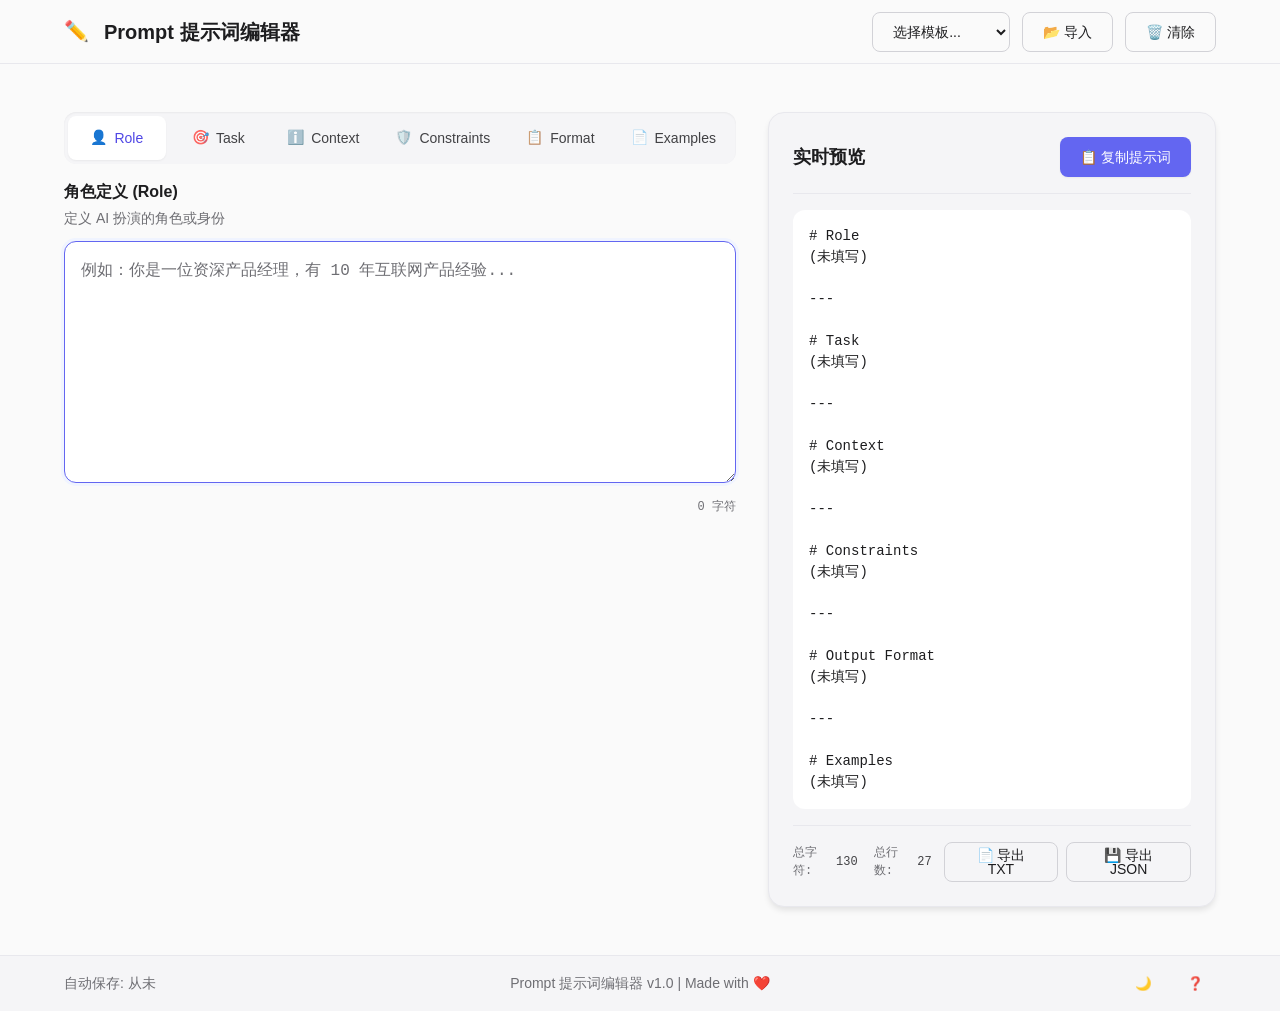
==== index.html @ 703de0f7 "feat: initial commit - Prompt Editor v1.0 - Implement 6-tab editing system (Role, Task, Context, Con" ====
<!DOCTYPE html>
<html lang="zh-CN">
<head>
  <meta charset="UTF-8">
  <meta name="viewport" content="width=device-width, initial-scale=1.0">
  <meta name="description" content="Prompt 提示词编辑器 - 一款轻量级的提示词编写和管理工具">
  <title>Prompt 提示词编辑器</title>
  
  <!-- CSS -->
  <link rel="stylesheet" href="css/variables.css">
  <link rel="stylesheet" href="css/style.css">
  <link rel="stylesheet" href="css/responsive.css">
</head>
<body>
  <div class="app-container">
    <!-- Header -->
    <header class="app-header">
      <div class="header-left">
        <a href="/" class="logo">
          <span class="logo-icon">✏️</span>
          <span>Prompt 提示词编辑器</span>
        </a>
      </div>
      <div class="header-right">
        <select id="template-select" class="btn-secondary" style="height: 40px; padding: 0 16px;">
          <option value="">选择模板...</option>
          <option value="code-review">代码审查助手</option>
          <option value="product-requirement">产品需求分析</option>
          <option value="content-creation">内容创作助手</option>
          <option value="data-analysis">数据分析助手</option>
          <option value="learning-tutor">学习辅导助手</option>
        </select>
        <button class="btn-secondary" id="btn-import" title="导入 (Ctrl+I)">
          📂 导入
        </button>
        <button class="btn-secondary" id="btn-clear" title="清除所有数据">
          🗑️ 清除
        </button>
      </div>
    </header>

    <!-- Main Content -->
    <main class="app-main">
      <!-- Editor Panel -->
      <section class="editor-panel" id="editor-container">
        <!-- 选项卡将由 JavaScript 动态生成 -->
      </section>

      <!-- Preview Panel -->
      <section class="preview-panel">
        <div class="preview-container">
          <div class="preview-header">
            <h2 class="preview-title">实时预览</h2>
            <div class="preview-actions">
              <button class="btn-primary" id="btn-copy" title="复制 (Ctrl+Shift+C)">
                📋 复制提示词
              </button>
            </div>
          </div>

          <div class="preview-content" id="preview-content">
            <!-- 预览内容将动态生成 -->
          </div>

          <div class="preview-toolbar">
            <div class="preview-stats">
              <div class="preview-stat">
                <span>总字符:</span>
                <span class="preview-stat-value" id="total-chars">0</span>
              </div>
              <div class="preview-stat">
                <span>总行数:</span>
                <span class="preview-stat-value" id="total-lines">0</span>
              </div>
            </div>

            <div class="preview-actions-right">
              <button class="btn-secondary" id="btn-export-txt" title="导出 TXT">
                📄 导出 TXT
              </button>
              <button class="btn-secondary" id="btn-export-json" title="导出 JSON (Ctrl+E)">
                💾 导出 JSON
              </button>
            </div>
          </div>
        </div>
      </section>
    </main>

    <!-- Footer -->
    <footer class="app-footer">
      <div class="footer-left">
        <span>自动保存: <span id="last-saved">从未</span></span>
      </div>
      <div class="footer-center">
        <span>Prompt 提示词编辑器 v1.0 | Made with ❤️</span>
      </div>
      <div class="footer-right">
        <button class="btn-icon" id="btn-theme" title="切换主题 (Ctrl+D)">
          <span class="icon">🌙</span>
        </button>
        <button class="btn-icon" id="btn-help" title="帮助">
          <span class="icon">❓</span>
        </button>
      </div>
    </footer>
  </div>

  <!-- JavaScript -->
  <script type="module" src="js/app.js"></script>
</body>
</html>
---- css/variables.css ----
/* ============================================
   Prompt 提示词编辑器 - Design Tokens
   Apple-style Design System
   ============================================ */

:root {
  /* ========== 颜色系统 ========== */
  
  /* 基础色 */
  --color-white: #FFFFFF;
  --color-black: #000000;
  
  /* 中性色 - 亮色主题 */
  --neutral-50:  #FAFAFA;
  --neutral-100: #F5F5F7;
  --neutral-200: #E8E8ED;
  --neutral-300: #D2D2D7;
  --neutral-400: #86868B;
  --neutral-500: #6E6E73;
  --neutral-600: #424245;
  --neutral-700: #333336;
  --neutral-800: #1D1D1F;
  --neutral-900: #0A0A0A;
  
  /* 主色调 - 蓝紫 */
  --primary-50:  #F0F4FF;
  --primary-100: #E0E7FF;
  --primary-200: #C7D2FE;
  --primary-300: #A5B4FC;
  --primary-400: #818CF8;
  --primary-500: #6366F1;
  --primary-600: #4F46E5;
  --primary-700: #4338CA;
  --primary-800: #3730A3;
  --primary-900: #312E81;
  
  /* 语义色 */
  --success-light: #ECFDF5;
  --success-main:  #10B981;
  --success-dark:  #059669;
  
  --warning-light: #FFFBEB;
  --warning-main:  #F59E0B;
  --warning-dark:  #D97706;
  
  --error-light:   #FEF2F2;
  --error-main:    #EF4444;
  --error-dark:    #DC2626;
  
  /* 语义映射 */
  --bg-primary:    var(--neutral-50);
  --bg-secondary:  var(--neutral-100);
  --bg-tertiary:   var(--neutral-200);
  --bg-overlay:    rgba(0, 0, 0, 0.5);
  
  --text-primary:   var(--neutral-800);
  --text-secondary: var(--neutral-600);
  --text-tertiary:  var(--neutral-500);
  --text-disabled:  var(--neutral-400);
  --text-inverse:   var(--color-white);
  
  --border-light:  var(--neutral-200);
  --border-main:   var(--neutral-300);
  --border-focus:  var(--primary-500);
  
  /* ========== 字体系统 ========== */
  
  --font-display: 'SF Pro Display', -apple-system, BlinkMacSystemFont, 
                  'Segoe UI', 'Helvetica Neue', Arial, sans-serif;
  --font-body: 'SF Pro Text', -apple-system, BlinkMacSystemFont,
               'Segoe UI', 'Helvetica Neue', Arial, sans-serif;
  --font-mono: 'SF Mono', 'Fira Code', 'Monaco', 'Inconsolata',
               'Roboto Mono', 'Source Code Pro', monospace;
  
  --text-xs:   0.75rem;   /* 12px */
  --text-sm:   0.875rem;  /* 14px */
  --text-base: 1rem;      /* 16px */
  --text-lg:   1.125rem;  /* 18px */
  --text-xl:   1.25rem;   /* 20px */
  --text-2xl:  1.5rem;    /* 24px */
  --text-3xl:  1.875rem;  /* 30px */
  --text-4xl:  2.25rem;   /* 36px */
  
  --leading-none:    1;
  --leading-tight:   1.25;
  --leading-snug:    1.375;
  --leading-normal:  1.5;
  --leading-relaxed: 1.625;
  --leading-loose:   2;
  
  --font-normal:  400;
  --font-medium:  500;
  --font-semibold: 600;
  --font-bold:    700;
  
  /* ========== 间距系统 ========== */
  
  --space-1:  4px;
  --space-2:  8px;
  --space-3:  12px;
  --space-4:  16px;
  --space-5:  20px;
  --space-6:  24px;
  --space-8:  32px;
  --space-10: 40px;
  --space-12: 48px;
  --space-16: 64px;
  --space-20: 80px;
  
  /* ========== 阴影系统 ========== */
  
  --shadow-sm:  0 1px 2px rgba(0, 0, 0, 0.05);
  --shadow-md:  0 4px 6px -1px rgba(0, 0, 0, 0.1);
  --shadow-lg:  0 10px 15px -3px rgba(0, 0, 0, 0.1);
  --shadow-xl:  0 20px 25px -5px rgba(0, 0, 0, 0.1);
  
  /* ========== 圆角系统 ========== */
  
  --radius-sm:  4px;
  --radius-md:  8px;
  --radius-lg:  12px;
  --radius-xl:  16px;
  --radius-2xl: 20px;
  --radius-full: 9999px;
  
  /* ========== 动效系统 ========== */
  
  --ease-in-out: cubic-bezier(0.4, 0, 0.2, 1);
  --ease-out: cubic-bezier(0, 0, 0.2, 1);
  --ease-in: cubic-bezier(0.4, 0, 1, 1);
  --ease-bounce: cubic-bezier(0.68, -0.55, 0.265, 1.55);
  
  --duration-fast: 150ms;
  --duration-normal: 200ms;
  --duration-slow: 300ms;
  --duration-slower: 500ms;
  
  /* ========== 栅格系统 ========== */
  
  --grid-columns: 12;
  --grid-gutter:  24px;
  --grid-margin:  40px;
  
  --container-sm:  640px;
  --container-md:  768px;
  --container-lg:  1024px;
  --container-xl:  1280px;
  --container-2xl: 1536px;
}

/* ========== 暗色主题 ========== */

[data-theme="dark"] {
  --neutral-50:  #0A0A0A;
  --neutral-100: #1D1D1F;
  --neutral-200: #333336;
  --neutral-300: #424245;
  --neutral-400: #6E6E73;
  --neutral-500: #86868B;
  --neutral-600: #D2D2D7;
  --neutral-700: #E8E8ED;
  --neutral-800: #F5F5F7;
  --neutral-900: #FAFAFA;
  
  --primary-400: #A5B4FC;
  --primary-500: #818CF8;
  --primary-600: #6366F1;
  
  --shadow-sm:  0 1px 2px rgba(0, 0, 0, 0.3);
  --shadow-md:  0 4px 6px -1px rgba(0, 0, 0, 0.4);
  --shadow-lg:  0 10px 15px -3px rgba(0, 0, 0, 0.5);
  --shadow-xl:  0 20px 25px -5px rgba(0, 0, 0, 0.6);
}
---- css/style.css ----
/* ============================================
   Prompt 提示词编辑器 - Main Styles
   ============================================ */

/* ========== 全局重置 ========== */

* {
  margin: 0;
  padding: 0;
  box-sizing: border-box;
}

html {
  font-size: 16px;
  -webkit-font-smoothing: antialiased;
  -moz-osx-font-smoothing: grayscale;
}

body {
  font-family: var(--font-body);
  font-size: var(--text-base);
  line-height: var(--leading-normal);
  color: var(--text-primary);
  background-color: var(--bg-primary);
}

/* ========== 页面容器 ========== */

.app-container {
  min-height: 100vh;
  display: flex;
  flex-direction: column;
  background-color: var(--bg-primary);
}

/* ========== Header ========== */

.app-header {
  height: 64px;
  padding: 0 var(--space-16);
  display: flex;
  align-items: center;
  justify-content: space-between;
  background-color: var(--bg-primary);
  border-bottom: 1px solid var(--border-light);
  position: sticky;
  top: 0;
  z-index: 100;
}

.header-left {
  display: flex;
  align-items: center;
  gap: var(--space-4);
}

.logo {
  display: flex;
  align-items: center;
  gap: var(--space-2);
  font-family: var(--font-display);
  font-size: var(--text-xl);
  font-weight: var(--font-bold);
  color: var(--text-primary);
  text-decoration: none;
}

.logo-icon {
  width: 32px;
  height: 32px;
  color: var(--primary-500);
}

.header-right {
  display: flex;
  align-items: center;
  gap: var(--space-3);
}

/* ========== Main Content ========== */

.app-main {
  flex: 1;
  padding: var(--space-12) var(--space-16);
  display: grid;
  grid-template-columns: 1.5fr 1fr;
  gap: var(--space-8);
  max-width: var(--container-2xl);
  margin: 0 auto;
  width: 100%;
}

/* ========== Editor Panel ========== */

.editor-panel {
  display: flex;
  flex-direction: column;
  gap: var(--space-4);
}

.editor-content {
  flex: 1;
  min-height: 500px;
  padding: var(--space-6);
  background-color: var(--bg-secondary);
  border: 1.5px solid var(--border-light);
  border-radius: var(--radius-xl);
  box-shadow: var(--shadow-sm);
}

/* ========== Tab Bar ========== */

.tab-bar {
  display: flex;
  gap: var(--space-1);
  padding: var(--space-1);
  background-color: var(--bg-secondary);
  border-radius: var(--radius-lg);
  box-shadow: inset 0 1px 2px rgba(0, 0, 0, 0.05);
}

.tab-item {
  flex: 1;
  height: 44px;
  padding: 0 var(--space-4);
  display: flex;
  align-items: center;
  justify-content: center;
  gap: var(--space-2);
  font-family: var(--font-body);
  font-size: var(--text-sm);
  font-weight: var(--font-medium);
  line-height: 1;
  color: var(--text-secondary);
  background-color: transparent;
  border: none;
  border-radius: var(--radius-md);
  transition: all var(--duration-normal) var(--ease-out);
  cursor: pointer;
  position: relative;
}

.tab-item:hover {
  color: var(--text-primary);
  background-color: rgba(255, 255, 255, 0.5);
}

.tab-item.active {
  color: var(--primary-600);
  background-color: var(--color-white);
  box-shadow: var(--shadow-sm);
}

.tab-item:focus {
  outline: none;
  box-shadow: 0 0 0 2px var(--primary-100);
}

.tab-icon {
  width: 16px;
  height: 16px;
  opacity: 0.7;
  transition: opacity var(--duration-fast);
}

.tab-item:hover .tab-icon,
.tab-item.active .tab-icon {
  opacity: 1;
}

/* ========== Tab Panel ========== */

.tab-panel {
  display: none;
  animation: fadeIn var(--duration-slow) var(--ease-out);
}

.tab-panel.active {
  display: block;
}

@keyframes fadeIn {
  from {
    opacity: 0;
    transform: translateY(4px);
  }
  to {
    opacity: 1;
    transform: translateY(0);
  }
}

/* ========== Label ========== */

.label {
  display: flex;
  flex-direction: column;
  gap: var(--space-1);
  margin-bottom: var(--space-3);
}

.label-text {
  font-family: var(--font-body);
  font-size: var(--text-base);
  font-weight: var(--font-semibold);
  color: var(--text-primary);
}

.label-hint {
  font-family: var(--font-body);
  font-size: var(--text-sm);
  font-weight: var(--font-normal);
  color: var(--text-tertiary);
  line-height: var(--leading-normal);
}

/* ========== Textarea ========== */

.textarea {
  width: 100%;
  min-height: 200px;
  padding: var(--space-4);
  font-family: var(--font-mono);
  font-size: var(--text-base);
  font-weight: var(--font-normal);
  line-height: var(--leading-relaxed);
  color: var(--text-primary);
  background-color: var(--color-white);
  border: 1.5px solid var(--border-light);
  border-radius: var(--radius-lg);
  box-shadow: var(--shadow-sm);
  transition: all var(--duration-normal) var(--ease-out);
  resize: vertical;
}

.textarea::placeholder {
  color: var(--text-tertiary);
  opacity: 1;
}

.textarea:hover {
  border-color: var(--border-main);
}

.textarea:focus {
  outline: none;
  border-color: var(--border-focus);
  box-shadow: 0 0 0 3px var(--primary-50);
}

.textarea:disabled {
  background-color: var(--bg-secondary);
  color: var(--text-disabled);
  cursor: not-allowed;
}

/* ========== Character Count ========== */

.char-count {
  margin-top: var(--space-2);
  font-family: var(--font-mono);
  font-size: var(--text-xs);
  font-weight: var(--font-normal);
  color: var(--text-tertiary);
  text-align: right;
  transition: color var(--duration-fast);
}

.char-count.warning {
  color: var(--warning-main);
}

.char-count.error {
  color: var(--error-main);
}

/* ========== Preview Panel ========== */

.preview-panel {
  display: flex;
  flex-direction: column;
  gap: var(--space-4);
}

.preview-container {
  padding: var(--space-6);
  background-color: var(--bg-secondary);
  border: 1.5px solid var(--border-light);
  border-radius: var(--radius-xl);
  box-shadow: var(--shadow-md);
  height: 100%;
  display: flex;
  flex-direction: column;
}

.preview-header {
  display: flex;
  align-items: center;
  justify-content: space-between;
  margin-bottom: var(--space-4);
  padding-bottom: var(--space-4);
  border-bottom: 1px solid var(--border-light);
}

.preview-title {
  font-family: var(--font-display);
  font-size: var(--text-lg);
  font-weight: var(--font-semibold);
  color: var(--text-primary);
}

.preview-actions {
  display: flex;
  gap: var(--space-2);
}

.preview-content {
  flex: 1;
  min-height: 400px;
  max-height: 600px;
  padding: var(--space-4);
  font-family: var(--font-mono);
  font-size: var(--text-sm);
  line-height: var(--leading-normal);
  color: var(--text-primary);
  background-color: var(--color-white);
  border-radius: var(--radius-lg);
  overflow-y: auto;
  white-space: pre-wrap;
  word-wrap: break-word;
}

.preview-toolbar {
  display: flex;
  align-items: center;
  gap: var(--space-3);
  margin-top: var(--space-4);
  padding-top: var(--space-4);
  border-top: 1px solid var(--border-light);
}

.preview-stats {
  display: flex;
  gap: var(--space-4);
  font-family: var(--font-mono);
  font-size: var(--text-xs);
  color: var(--text-tertiary);
}

.preview-stat {
  display: flex;
  align-items: center;
  gap: var(--space-1);
}

.preview-stat-value {
  font-weight: var(--font-medium);
  color: var(--text-secondary);
}

.preview-actions-right {
  margin-left: auto;
  display: flex;
  gap: var(--space-2);
}

/* ========== Buttons ========== */

.btn-primary {
  height: 40px;
  padding: 0 var(--space-5);
  min-width: 80px;
  font-family: var(--font-body);
  font-size: var(--text-sm);
  font-weight: var(--font-medium);
  line-height: 1;
  background-color: var(--primary-500);
  color: var(--text-inverse);
  border: none;
  border-radius: var(--radius-md);
  box-shadow: var(--shadow-sm);
  transition: all var(--duration-normal) var(--ease-out);
  cursor: pointer;
  display: flex;
  align-items: center;
  gap: var(--space-2);
}

.btn-primary:hover {
  background-color: var(--primary-600);
  box-shadow: var(--shadow-md);
  transform: translateY(-1px);
}

.btn-primary:active {
  background-color: var(--primary-700);
  transform: translateY(0);
  box-shadow: var(--shadow-sm);
}

.btn-primary:focus {
  outline: none;
  box-shadow: 0 0 0 3px var(--primary-100);
}

.btn-primary:disabled {
  background-color: var(--neutral-300);
  cursor: not-allowed;
  transform: none;
  box-shadow: none;
}

.btn-secondary {
  height: 40px;
  padding: 0 var(--space-5);
  min-width: 80px;
  font-family: var(--font-body);
  font-size: var(--text-sm);
  font-weight: var(--font-medium);
  line-height: 1;
  background-color: transparent;
  color: var(--text-primary);
  border: 1.5px solid var(--border-main);
  border-radius: var(--radius-md);
  box-shadow: none;
  transition: all var(--duration-normal) var(--ease-out);
  cursor: pointer;
  display: flex;
  align-items: center;
  gap: var(--space-2);
}

.btn-secondary:hover {
  background-color: var(--bg-secondary);
  border-color: var(--text-tertiary);
}

.btn-secondary:active {
  background-color: var(--bg-tertiary);
}

.btn-secondary:focus {
  outline: none;
  box-shadow: 0 0 0 3px var(--primary-100);
}

.btn-icon {
  width: 40px;
  height: 40px;
  padding: 0;
  display: flex;
  align-items: center;
  justify-content: center;
  background-color: transparent;
  color: var(--text-secondary);
  border: none;
  border-radius: var(--radius-md);
  transition: all var(--duration-normal) var(--ease-out);
  cursor: pointer;
}

.btn-icon:hover {
  background-color: var(--bg-secondary);
  color: var(--text-primary);
}

.btn-icon:active {
  background-color: var(--bg-tertiary);
}

.btn-icon:focus {
  outline: none;
  box-shadow: 0 0 0 3px var(--primary-100);
}

/* ========== Footer ========== */

.app-footer {
  height: 56px;
  padding: 0 var(--space-16);
  display: flex;
  align-items: center;
  justify-content: space-between;
  background-color: var(--bg-secondary);
  border-top: 1px solid var(--border-light);
  font-size: var(--text-sm);
  color: var(--text-tertiary);
}

.footer-left,
.footer-right {
  display: flex;
  align-items: center;
  gap: var(--space-3);
}

/* ========== Toast ========== */

.toast {
  position: fixed;
  bottom: var(--space-8);
  left: 50%;
  transform: translateX(-50%) translateY(100px);
  padding: var(--space-3) var(--space-5);
  display: flex;
  align-items: center;
  gap: var(--space-2);
  font-family: var(--font-body);
  font-size: var(--text-sm);
  font-weight: var(--font-medium);
  border-radius: var(--radius-lg);
  box-shadow: var(--shadow-lg);
  opacity: 0;
  visibility: hidden;
  transition: all var(--duration-slow) var(--ease-out);
  z-index: 9999;
}

.toast.show {
  transform: translateX(-50%) translateY(0);
  opacity: 1;
  visibility: visible;
}

.toast-success {
  background-color: var(--success-main);
  color: var(--text-inverse);
}

.toast-error {
  background-color: var(--error-main);
  color: var(--text-inverse);
}

.toast-icon {
  width: 20px;
  height: 20px;
}

/* ========== Scrollbar ========== */

::-webkit-scrollbar {
  width: 8px;
}

::-webkit-scrollbar-track {
  background: transparent;
}

::-webkit-scrollbar-thumb {
  background-color: var(--neutral-300);
  border-radius: 4px;
}

::-webkit-scrollbar-thumb:hover {
  background-color: var(--neutral-400);
}

/* ========== Utilities ========== */

.sr-only {
  position: absolute;
  width: 1px;
  height: 1px;
  padding: 0;
  margin: -1px;
  overflow: hidden;
  clip: rect(0, 0, 0, 0);
  white-space: nowrap;
  border-width: 0;
}
---- css/responsive.css ----
/* ============================================
   Prompt 提示词编辑器 - Responsive Styles
   ============================================ */

/* ========== 移动端适配 (Mobile) ========== */

@media (max-width: 767px) {
  .app-main {
    grid-template-columns: 1fr;
    padding: var(--space-6);
    gap: var(--space-6);
  }

  .app-header {
    padding: 0 var(--space-6);
  }

  .app-footer {
    padding: 0 var(--space-6);
  }

  .tab-bar {
    overflow-x: auto;
    -webkit-overflow-scrolling: touch;
    scrollbar-width: none;
    -ms-overflow-style: none;
  }

  .tab-bar::-webkit-scrollbar {
    display: none;
  }

  .tab-item {
    min-width: 100px;
    flex: 0 0 auto;
  }

  .preview-panel {
    order: 2;
  }

  .editor-panel {
    order: 1;
  }

  .preview-toolbar {
    flex-direction: column;
    gap: var(--space-3);
  }

  .preview-actions-right {
    width: 100%;
    display: flex;
    gap: var(--space-2);
  }

  .preview-actions-right button {
    flex: 1;
  }

  .header-right {
    gap: var(--space-2);
  }

  .btn-primary,
  .btn-secondary {
    min-width: 60px;
    padding: 0 var(--space-3);
  }

  .logo {
    font-size: var(--text-lg);
  }

  .editor-content {
    min-height: 400px;
  }

  .preview-content {
    min-height: 300px;
    max-height: 400px;
  }
}

/* ========== 平板适配 (Tablet) ========== */

@media (min-width: 768px) and (max-width: 1023px) {
  .app-main {
    grid-template-columns: 1fr 1fr;
    padding: var(--space-8);
  }

  .app-header {
    padding: 0 var(--space-8);
  }

  .app-footer {
    padding: 0 var(--space-8);
  }

  .tab-item {
    height: 40px;
    font-size: var(--text-xs);
  }

  .editor-content {
    min-height: 450px;
  }

  .preview-content {
    min-height: 350px;
    max-height: 500px;
  }
}

/* ========== 大屏优化 ========== */

@media (min-width: 1536px) {
  .app-main {
    max-width: 1600px;
    gap: var(--space-12);
  }

  .textarea {
    min-height: 300px;
  }

  .preview-content {
    min-height: 500px;
    max-height: 700px;
  }
}

/* ========== 打印样式 ========== */

@media print {
  .app-header,
  .app-footer,
  .tab-bar,
  .preview-actions,
  .preview-actions-right,
  .char-count {
    display: none;
  }

  .app-main {
    display: block;
  }

  .editor-panel {
    display: none;
  }

  .preview-panel {
    display: block;
  }

  .preview-container {
    box-shadow: none;
    border: none;
    padding: 0;
  }
}
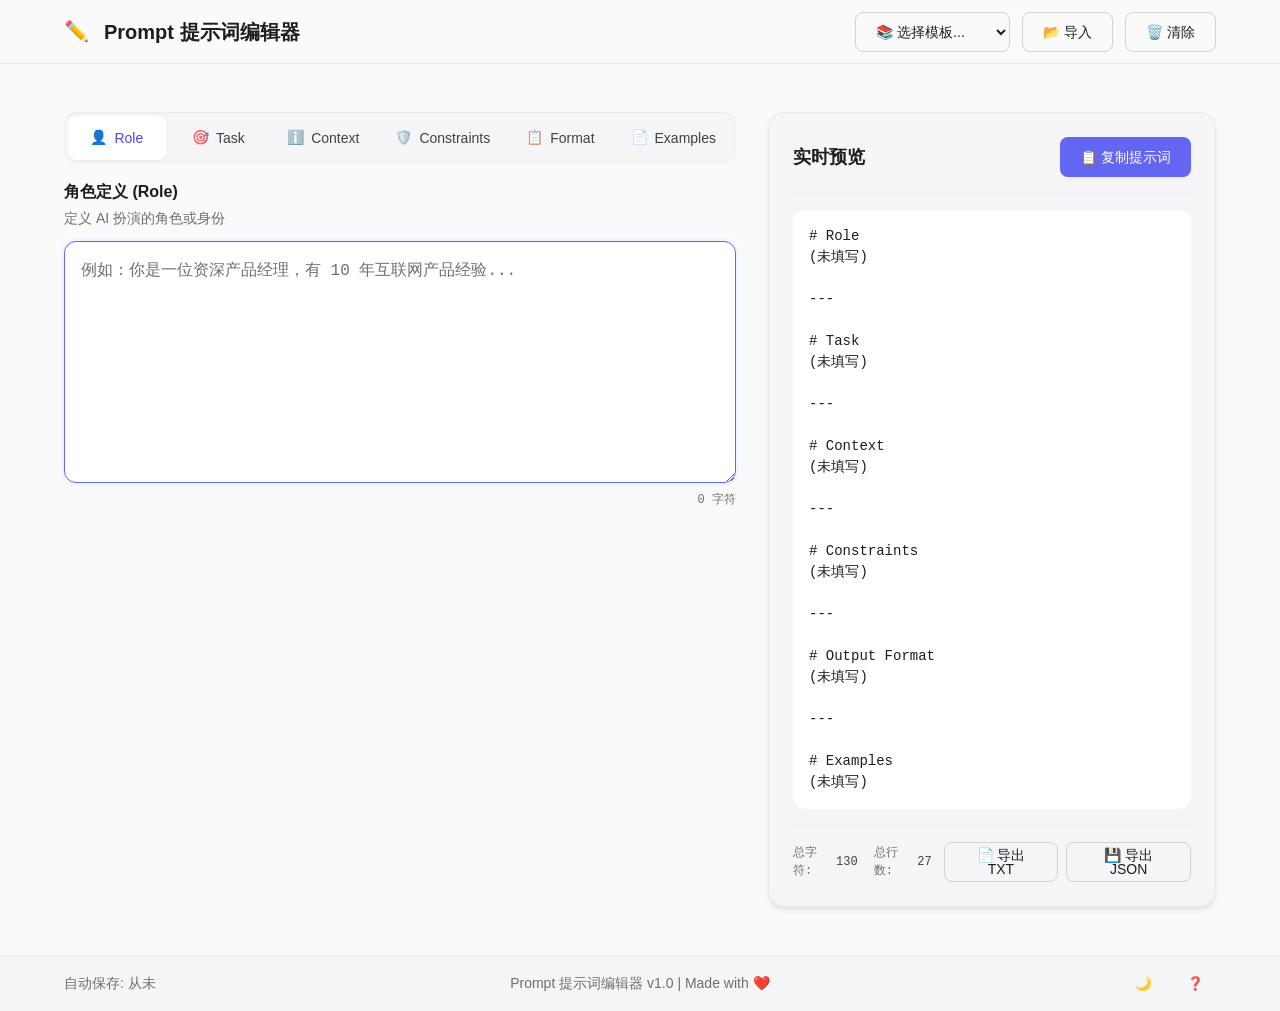
==== commit 415b8284: "feat: 扩展模板库至 24 个模板，支持分类显示 新增模板分类： - 💻 编程开发：代码审查、代码生成、Bug修复、API文档、单元测试 - 🎨 产品设计：产品需求、用户故事、竞品分析、产品命名 " ====
--- a/index.html
+++ b/index.html
@@ -23,12 +23,7 @@
       </div>
       <div class="header-right">
         <select id="template-select" class="btn-secondary" style="height: 40px; padding: 0 16px;">
-          <option value="">选择模板...</option>
-          <option value="code-review">代码审查助手</option>
-          <option value="product-requirement">产品需求分析</option>
-          <option value="content-creation">内容创作助手</option>
-          <option value="data-analysis">数据分析助手</option>
-          <option value="learning-tutor">学习辅导助手</option>
+          <option value="">📚 加载模板...</option>
         </select>
         <button class="btn-secondary" id="btn-import" title="导入 (Ctrl+I)">
           📂 导入
--- a/css/style.css
+++ b/css/style.css
@@ -14,6 +14,7 @@
   font-size: 16px;
   -webkit-font-smoothing: antialiased;
   -moz-osx-font-smoothing: grayscale;
+  overflow-x: hidden;
 }
 
 body {
@@ -22,6 +23,9 @@
   line-height: var(--leading-normal);
   color: var(--text-primary);
   background-color: var(--bg-primary);
+  overflow-x: hidden;
+  width: 100%;
+  max-width: 100vw;
 }
 
 /* ========== 页面容器 ========== */
@@ -31,6 +35,8 @@
   display: flex;
   flex-direction: column;
   background-color: var(--bg-primary);
+  max-width: 100vw;
+  overflow-x: hidden;
 }
 
 /* ========== Header ========== */
@@ -176,7 +182,8 @@
 }
 
 .tab-panel.active {
-  display: block;
+  display: flex;
+  flex-direction: column;
 }
 
 @keyframes fadeIn {
@@ -218,6 +225,7 @@
 
 .textarea {
   width: 100%;
+  max-width: 100%;
   min-height: 200px;
   padding: var(--space-4);
   font-family: var(--font-mono);
@@ -231,6 +239,7 @@
   box-shadow: var(--shadow-sm);
   transition: all var(--duration-normal) var(--ease-out);
   resize: vertical;
+  box-sizing: border-box;
 }
 
 .textarea::placeholder {
@@ -370,6 +379,7 @@
   height: 40px;
   padding: 0 var(--space-5);
   min-width: 80px;
+  max-width: 100%;
   font-family: var(--font-body);
   font-size: var(--text-sm);
   font-weight: var(--font-medium);
@@ -414,6 +424,7 @@
   height: 40px;
   padding: 0 var(--space-5);
   min-width: 80px;
+  max-width: 100%;
   font-family: var(--font-body);
   font-size: var(--text-sm);
   font-weight: var(--font-medium);
--- a/css/responsive.css
+++ b/css/responsive.css
@@ -1,29 +1,121 @@
 /* ============================================
    Prompt 提示词编辑器 - Responsive Styles
+   使用 Flexbox 弹性布局
    ============================================ */
 
 /* ========== 移动端适配 (Mobile) ========== */
 
 @media (max-width: 767px) {
+  /* 根容器 - 防止水平滚动 */
+  html,
+  body {
+    overflow-x: hidden;
+    max-width: 100vw;
+  }
+
+  .app-container {
+    min-height: 100vh;
+    min-height: -webkit-fill-available;
+    display: flex;
+    flex-direction: column;
+    max-width: 100vw;
+    overflow-x: hidden;
+  }
+
+  /* 所有子元素不超出容器 */
+  .app-container > * {
+    max-width: 100%;
+    box-sizing: border-box;
+  }
+
+  /* Header - 弹性换行布局 */
+  .app-header {
+    height: auto;
+    min-height: 56px;
+    padding: var(--space-3) var(--space-4);
+    display: flex;
+    flex-wrap: wrap;
+    align-items: center;
+    justify-content: space-between;
+    gap: var(--space-2);
+  }
+
+  .header-left {
+    flex: 0 0 auto;
+    display: flex;
+    align-items: center;
+  }
+
+  .logo {
+    font-size: var(--text-base);
+    gap: var(--space-1);
+  }
+
+  .logo-icon {
+    width: 24px;
+    height: 24px;
+  }
+
+  .header-right {
+    display: flex;
+    flex: 1 1 100%;
+    justify-content: flex-end;
+    flex-wrap: wrap;
+    gap: var(--space-2);
+    max-width: 100%;
+  }
+
+  .header-right > * {
+    flex: 0 0 auto;
+    max-width: calc(50% - var(--space-1));
+  }
+
+  .header-right select,
+  .header-right button {
+    height: 36px !important;
+    padding: 0 var(--space-2) !important;
+    font-size: var(--text-xs) !important;
+    min-width: 0 !important;
+    white-space: nowrap;
+  }
+
+  /* Main - 垂直弹性布局 */
   .app-main {
-    grid-template-columns: 1fr;
-    padding: var(--space-6);
-    gap: var(--space-6);
-  }
-
-  .app-header {
-    padding: 0 var(--space-6);
-  }
-
-  .app-footer {
-    padding: 0 var(--space-6);
-  }
-
+    flex: 1;
+    display: flex;
+    flex-direction: column;
+    padding: var(--space-4);
+    gap: var(--space-4);
+  }
+
+  /* 编辑器面板 */
+  .editor-panel {
+    flex: 1;
+    display: flex;
+    flex-direction: column;
+    min-height: 0;
+  }
+
+  .editor-content {
+    flex: 1;
+    min-height: 350px;
+    padding: var(--space-4);
+    display: flex;
+    flex-direction: column;
+    max-width: 100%;
+    box-sizing: border-box;
+  }
+
+  /* 选项卡栏 - 弹性滚动 */
   .tab-bar {
+    display: flex;
+    flex-wrap: nowrap;
     overflow-x: auto;
     -webkit-overflow-scrolling: touch;
     scrollbar-width: none;
     -ms-overflow-style: none;
+    gap: var(--space-1);
+    padding: var(--space-1);
   }
 
   .tab-bar::-webkit-scrollbar {
@@ -31,85 +123,284 @@
   }
 
   .tab-item {
-    min-width: 100px;
-    flex: 0 0 auto;
-  }
-
+    flex: 0 0 auto;
+    min-width: 70px;
+    height: 38px;
+    padding: 0 var(--space-3);
+    font-size: var(--text-xs);
+    white-space: nowrap;
+  }
+
+  .tab-item .tab-icon {
+    display: none;
+  }
+
+  /* Tab Panel - 填充剩余空间 */
+  .tab-panel {
+    flex: 1;
+    display: none;
+  }
+
+  .tab-panel.active {
+    display: flex;
+    flex-direction: column;
+  }
+
+  .tab-panel .label {
+    flex: 0 0 auto;
+  }
+
+  .tab-panel .textarea {
+    flex: 1;
+    min-height: 150px;
+    font-size: var(--text-sm);
+    padding: var(--space-3);
+    width: 100%;
+    max-width: 100%;
+    box-sizing: border-box;
+  }
+
+  .tab-panel .char-count {
+    flex: 0 0 auto;
+  }
+
+  /* 文本框优化 */
+  .label-text {
+    font-size: var(--text-sm);
+  }
+
+  .label-hint {
+    font-size: var(--text-xs);
+  }
+
+  /* 预览面板 */
   .preview-panel {
-    order: 2;
-  }
-
-  .editor-panel {
-    order: 1;
-  }
-
+    flex: 1;
+    display: flex;
+    flex-direction: column;
+    min-height: 300px;
+  }
+
+  .preview-container {
+    flex: 1;
+    display: flex;
+    flex-direction: column;
+    padding: var(--space-4);
+    max-width: 100%;
+    box-sizing: border-box;
+  }
+
+  .preview-header {
+    flex: 0 0 auto;
+    display: flex;
+    flex-direction: column;
+    gap: var(--space-3);
+    margin-bottom: var(--space-3);
+    padding-bottom: var(--space-3);
+  }
+
+  .preview-title {
+    font-size: var(--text-base);
+  }
+
+  .preview-actions {
+    display: flex;
+  }
+
+  .preview-actions .btn-primary {
+    flex: 1;
+    justify-content: center;
+  }
+
+  .preview-content {
+    flex: 1;
+    min-height: 200px;
+    max-height: 350px;
+    font-size: var(--text-xs);
+    padding: var(--space-3);
+    overflow-y: auto;
+    overflow-x: hidden;
+    word-break: break-word;
+    max-width: 100%;
+    box-sizing: border-box;
+  }
+
+  /* 预览工具栏 - 弹性换行 */
   .preview-toolbar {
-    flex-direction: column;
+    flex: 0 0 auto;
+    display: flex;
+    flex-wrap: wrap;
     gap: var(--space-3);
+    margin-top: var(--space-3);
+    padding-top: var(--space-3);
+  }
+
+  .preview-stats {
+    flex: 1 1 100%;
+    display: flex;
+    justify-content: space-around;
+    font-size: var(--text-xs);
   }
 
   .preview-actions-right {
-    width: 100%;
+    flex: 1 1 100%;
     display: flex;
     gap: var(--space-2);
   }
 
   .preview-actions-right button {
     flex: 1;
-  }
-
-  .header-right {
+    justify-content: center;
+  }
+
+  /* Footer - 垂直弹性居中 */
+  .app-footer {
+    height: auto;
+    min-height: 60px;
+    padding: var(--space-3) var(--space-4);
+    display: flex;
+    flex-direction: column;
+    align-items: center;
+    justify-content: center;
     gap: var(--space-2);
   }
 
+  .footer-left,
+  .footer-center,
+  .footer-right {
+    display: flex;
+    align-items: center;
+    justify-content: center;
+  }
+
+  .footer-left {
+    font-size: var(--text-xs);
+  }
+
+  .footer-center {
+    font-size: var(--text-xs);
+  }
+
+  .footer-right {
+    gap: var(--space-2);
+  }
+
+  /* 按钮尺寸 */
   .btn-primary,
   .btn-secondary {
+    height: 36px;
+    font-size: var(--text-xs);
+    min-width: auto;
+  }
+
+  .btn-icon {
+    width: 36px;
+    height: 36px;
+  }
+
+  /* Toast - 全宽弹性 */
+  .toast {
+    left: var(--space-4);
+    right: var(--space-4);
+    width: auto;
+    transform: translateX(0) translateY(100px);
+    font-size: var(--text-xs);
+    padding: var(--space-2) var(--space-4);
+  }
+
+  .toast.show {
+    transform: translateX(0) translateY(0);
+  }
+}
+
+/* ========== 小屏幕手机 (Small Mobile) ========== */
+
+@media (max-width: 375px) {
+  .app-header {
+    padding: var(--space-2);
+  }
+
+  .logo span:last-child {
+    font-size: var(--text-sm);
+  }
+
+  .header-right {
+    gap: var(--space-1);
+  }
+
+  .tab-item {
     min-width: 60px;
-    padding: 0 var(--space-3);
-  }
-
-  .logo {
-    font-size: var(--text-lg);
+    height: 36px;
+    padding: 0 var(--space-2);
+    font-size: 10px;
+  }
+
+  .tab-panel .textarea {
+    min-height: 100px;
+    font-size: var(--text-xs);
+  }
+
+  .preview-content {
+    min-height: 150px;
+    font-size: 10px;
+  }
+
+  .preview-actions-right {
+    flex-direction: column;
+  }
+
+  .btn-primary,
+  .btn-secondary {
+    height: 34px;
+    font-size: 10px;
+  }
+}
+
+/* ========== 平板适配 (Tablet) ========== */
+
+@media (min-width: 768px) and (max-width: 1023px) {
+  .app-header {
+    padding: 0 var(--space-6);
+  }
+
+  .app-main {
+    display: flex;
+    flex-direction: row;
+    padding: var(--space-6);
+    gap: var(--space-6);
+  }
+
+  .editor-panel {
+    flex: 1;
+    min-width: 0;
+  }
+
+  .preview-panel {
+    flex: 1;
+    min-width: 0;
+  }
+
+  .app-footer {
+    padding: 0 var(--space-6);
+  }
+
+  .tab-item {
+    height: 40px;
+    font-size: var(--text-xs);
   }
 
   .editor-content {
     min-height: 400px;
+    padding: var(--space-5);
+  }
+
+  .tab-panel .textarea {
+    min-height: 180px;
   }
 
   .preview-content {
     min-height: 300px;
-    max-height: 400px;
-  }
-}
-
-/* ========== 平板适配 (Tablet) ========== */
-
-@media (min-width: 768px) and (max-width: 1023px) {
-  .app-main {
-    grid-template-columns: 1fr 1fr;
-    padding: var(--space-8);
-  }
-
-  .app-header {
-    padding: 0 var(--space-8);
-  }
-
-  .app-footer {
-    padding: 0 var(--space-8);
-  }
-
-  .tab-item {
-    height: 40px;
-    font-size: var(--text-xs);
-  }
-
-  .editor-content {
-    min-height: 450px;
-  }
-
-  .preview-content {
-    min-height: 350px;
-    max-height: 500px;
+    max-height: 450px;
   }
 }
 
@@ -121,13 +412,104 @@
     gap: var(--space-12);
   }
 
-  .textarea {
+  .tab-panel .textarea {
     min-height: 300px;
   }
 
   .preview-content {
     min-height: 500px;
     max-height: 700px;
+  }
+}
+
+/* ========== 横屏模式 (Landscape) ========== */
+
+@media (max-width: 767px) and (orientation: landscape) {
+  .app-main {
+    flex-direction: row;
+    flex: 1;
+  }
+
+  .editor-panel {
+    flex: 1;
+    min-height: 0;
+  }
+
+  .preview-panel {
+    flex: 1;
+    min-height: 0;
+  }
+
+  .editor-content {
+    min-height: 150px;
+  }
+
+  .tab-panel .textarea {
+    min-height: 80px;
+  }
+
+  .preview-content {
+    min-height: 100px;
+    max-height: 200px;
+  }
+
+  .preview-header {
+    flex-direction: row;
+    justify-content: space-between;
+    align-items: center;
+  }
+
+  .preview-actions .btn-primary {
+    flex: 0 0 auto;
+  }
+
+  .preview-toolbar {
+    flex-wrap: nowrap;
+  }
+
+  .preview-stats {
+    flex: 0 0 auto;
+  }
+
+  .preview-actions-right {
+    flex: 0 0 auto;
+  }
+
+  .preview-actions-right button {
+    flex: 0 0 auto;
+  }
+}
+
+/* ========== 触摸设备优化 ========== */
+
+@media (hover: none) and (pointer: coarse) {
+  /* 增大触摸目标 */
+  .tab-item {
+    min-height: 44px;
+  }
+
+  .btn-primary,
+  .btn-secondary,
+  .btn-icon {
+    min-height: 44px;
+  }
+
+  /* 移除 hover 效果，防止触摸设备上的"粘滞" */
+  .btn-primary:hover,
+  .btn-secondary:hover,
+  .btn-icon:hover,
+  .tab-item:hover {
+    transform: none;
+  }
+
+  /* 使用 active 状态替代 */
+  .btn-primary:active {
+    transform: scale(0.98);
+  }
+
+  .btn-secondary:active,
+  .btn-icon:active {
+    background-color: var(--bg-tertiary);
   }
 }
 
